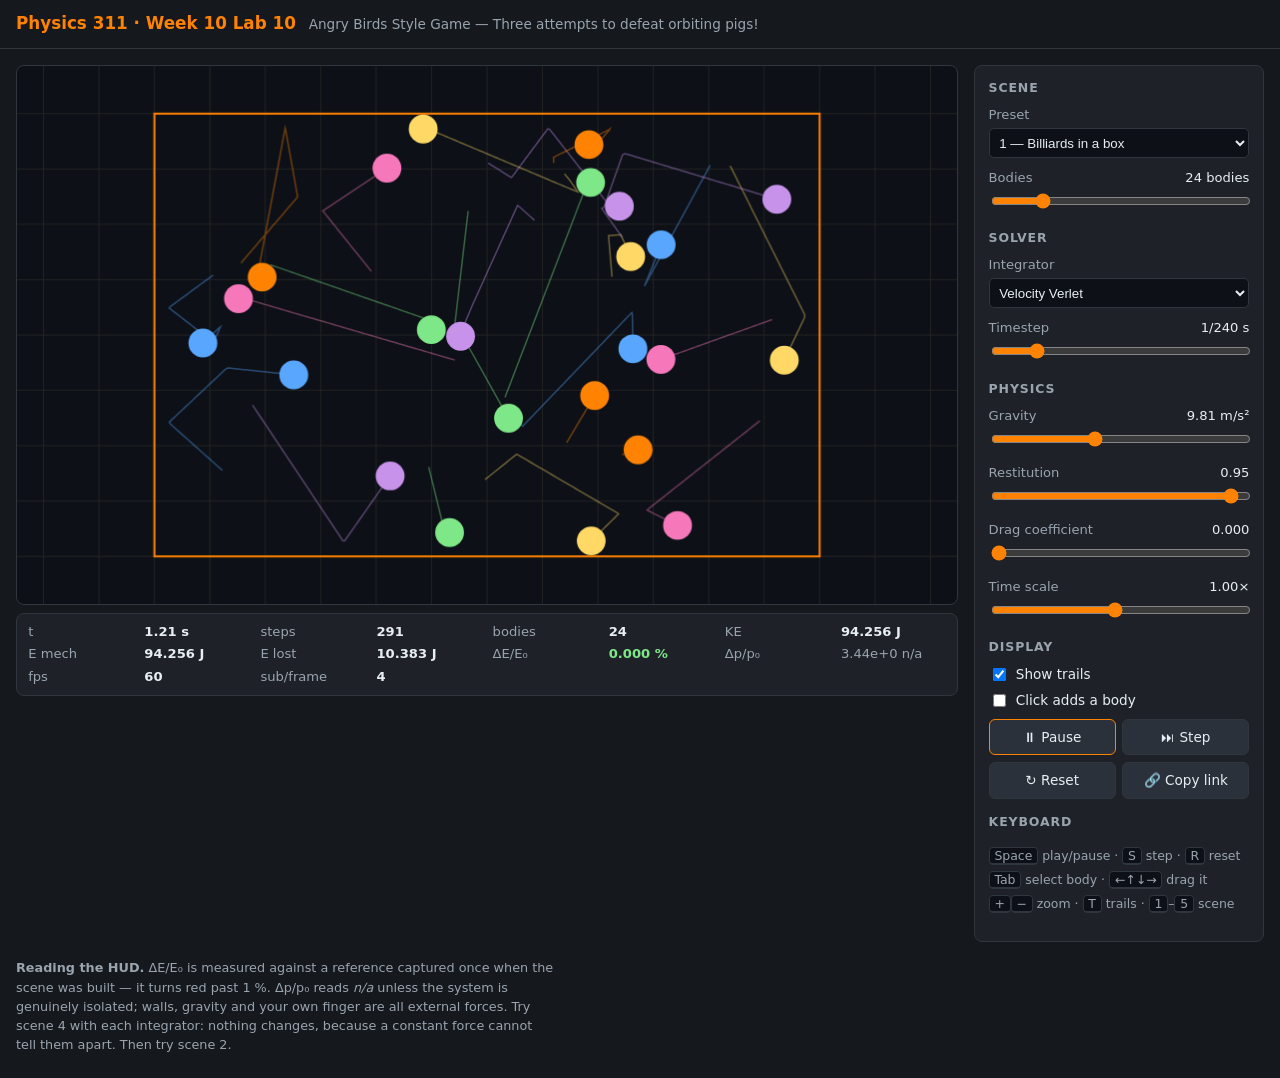
==== labs/lab10/index.html @ 81d23b63 "Update game mechanics and win condition" ====
<!DOCTYPE html>
<html lang="en">
<head>
<meta charset="utf-8">
<meta name="viewport" content="width=device-width,initial-scale=1">
<title>Week 10 Reference — Interactive Physics Simulation</title>
<link rel="stylesheet" href="styles.css">
</head>
<body>

<header>
  <h1>Physics 311 &middot; Week 10 Lab 10</h1>
  <span class="sub">Angry Birds Style Game &mdash; Three attempts to defeat orbiting pigs!</span>
</header>

<div class="layout">

  <main class="stage">
    <!-- tabindex makes the canvas focusable so keyboard users can reach it -->
    <canvas id="sim" tabindex="0" role="img"
            aria-label="Physics simulation. Use Tab to select a body and the arrow keys to drag it."></canvas>
    <div id="hud" role="status" aria-live="off"></div>
    <div id="win-message">
    YOU WIN!
  </div>
    <!-- polite live region: announces state changes without stealing focus -->
    <p id="live" class="sr-only" role="status" aria-live="polite"></p>
    
  </main>

  <aside class="panel" aria-label="Simulation controls">

    <h2>Scene</h2>
    <div class="row">
      <label for="scene">Preset</label>
      <select id="scene">
        <option value="billiards">1 &mdash; Billiards in a box</option>
        <option value="chain">2 &mdash; Spring chain</option>
        <option value="orbits">3 &mdash; N-body orbits</option>
        <option value="projectile">4 &mdash; Projectile (control case)</option>
        <option value="pendulums">5 &mdash; Pendulum row</option>
        <option value="spaceLauncher">5 &mdash; Space Launcher</option>
      </select>
    </div>
    <div class="row">
      <label for="count">Bodies <output id="count-out"></output></label>
      <input type="range" id="count" min="3" max="120" step="1" value="24">
    </div>

    <h2>Solver</h2>
    <div class="row">
      <label for="integrator">Integrator</label>
      <select id="integrator">
        <option value="euler">Euler (explicit)</option>
        <option value="ec">Euler&ndash;Cromer</option>
        <option value="verlet">Velocity Verlet</option>
      </select>
    </div>
    <div class="row">
      <label for="dt">Timestep <output id="dt-out"></output></label>
      <input type="range" id="dt" min="0.001" max="0.02" step="0.001" value="0.004">
    </div>

    <h2>Physics</h2>
    <div class="row">
      <label for="grav">Gravity <output id="grav-out"></output></label>
      <input type="range" id="grav" min="0" max="25" step="0.01" value="9.81">
    </div>
    <div class="row">
      <label for="rest">Restitution <output id="rest-out"></output></label>
      <input type="range" id="rest" min="0" max="1" step="0.01" value="0.95">
    </div>
    <div class="row">
      <label for="drag">Drag coefficient <output id="drag-out"></output></label>
      <input type="range" id="drag" min="0" max="0.2" step="0.001" value="0">
    </div>
    <div class="row">
      <label for="speed">Time scale <output id="speed-out"></output></label>
      <input type="range" id="speed" min="0.1" max="2" step="0.05" value="1">
    </div>

    <h2>Display</h2>
    <label class="check"><input type="checkbox" id="trails" checked> Show trails</label>
    <label class="check"><input type="checkbox" id="spawn"> Click adds a body</label>

    <div class="btns">
      <button id="btn-play"  aria-pressed="true">&#9208; Pause</button>
      <button id="btn-step">&#9197; Step</button>
      <button id="btn-reset">&#8635; Reset</button>
      <button id="btn-link">&#128279; Copy link</button>
    </div>

    <h2>Keyboard</h2>
    <p class="keys">
      <kbd>Space</kbd> play/pause &middot; <kbd>S</kbd> step &middot; <kbd>R</kbd> reset<br>
      <kbd>Tab</kbd> select body &middot; <kbd>&larr;&uarr;&darr;&rarr;</kbd> drag it<br>
      <kbd>+</kbd><kbd>&minus;</kbd> zoom &middot; <kbd>T</kbd> trails &middot; <kbd>1</kbd>&ndash;<kbd>5</kbd> scene
    </p>
  </aside>
</div>


<footer>
  <strong>Reading the HUD.</strong> &Delta;E/E&#8320; is measured against a reference captured
  once when the scene was built &mdash; it turns red past 1&nbsp;%. &Delta;p/p&#8320; reads
  <em>n/a</em> unless the system is genuinely isolated; walls, gravity and your own
  finger are all external forces. Try scene&nbsp;4 with each integrator: nothing changes,
  because a constant force cannot tell them apart. Then try scene&nbsp;2.
</footer>

<script type="module" src="src/main.js"></script>
</body>
</html>
---- labs/lab10/styles.css ----
:root{
  --ut-orange:#ff8200; --bg:#15181c; --panel:#1e2228; --line:#30363d;
  --ink:#e6edf3; --dim:#9aa4af; --ok:#7ee787; --bad:#ff6b6b;
}
*{box-sizing:border-box}
html,body{margin:0;height:100%}
body{
  background:var(--bg); color:var(--ink);
  font:15px/1.5 system-ui,-apple-system,"Segoe UI",Roboto,sans-serif;
}
header{
  padding:.7rem 1rem; border-bottom:1px solid var(--line);
  display:flex; align-items:baseline; gap:.8rem; flex-wrap:wrap;
}
header h1{font-size:1.05rem;margin:0;color:var(--ut-orange)}
header .sub{color:var(--dim);font-size:.85rem}

.layout{display:grid;grid-template-columns:1fr 290px;gap:1rem;padding:1rem;align-items:start}
@media (max-width:860px){.layout{grid-template-columns:1fr}}

.stage{min-width:0}
canvas{
  width:100%; height:min(60vh,560px); display:block;
  background:#0d1117; border:1px solid var(--line); border-radius:8px;
  touch-action:none;            /* stop the page scrolling under a drag */
  cursor:crosshair;
}
canvas.grabbing{cursor:grabbing}
canvas:focus-visible{outline:3px solid var(--ut-orange);outline-offset:2px}

#hud{
  margin-top:.5rem; padding:.55rem .7rem; background:var(--panel);
  border:1px solid var(--line); border-radius:8px;
  display:grid; grid-template-columns:repeat(auto-fit,minmax(104px,1fr));
  gap:.15rem .7rem; font-variant-numeric:tabular-nums; font-size:.82rem;
}
#hud .k{color:var(--dim)}
#hud .v{font-weight:600}
#hud .v.ok{color:var(--ok)}
#hud .v.bad{color:var(--bad)}
#hud .v.na{color:var(--dim);font-weight:400}

.panel{
  background:var(--panel); border:1px solid var(--line);
  border-radius:8px; padding:.85rem;
}
.panel h2{font-size:.78rem;letter-spacing:.07em;text-transform:uppercase;
  color:var(--dim);margin:.9rem 0 .45rem}
.panel h2:first-child{margin-top:0}
.row{margin-bottom:.6rem}
.row label{display:flex;justify-content:space-between;font-size:.82rem;
  color:var(--dim);margin-bottom:.2rem}
.row output{color:var(--ink);font-variant-numeric:tabular-nums}
input[type=range]{width:100%;accent-color:var(--ut-orange)}
select{width:100%;padding:.35rem;background:#0d1117;color:var(--ink);
  border:1px solid var(--line);border-radius:5px}
.check{display:flex;align-items:center;gap:.45rem;font-size:.85rem;margin-bottom:.35rem}
.btns{display:grid;grid-template-columns:1fr 1fr;gap:.4rem;margin-top:.5rem}
button{
  padding:.45rem .5rem;border:1px solid var(--line);border-radius:6px;
  background:#2b313a;color:var(--ink);font:inherit;font-size:.85rem;cursor:pointer;
}
button:hover{background:#39414c}
button:focus-visible{outline:3px solid var(--ut-orange);outline-offset:2px}
button[aria-pressed=true]{border-color:var(--ut-orange)}

kbd{background:#0d1117;border:1px solid var(--line);border-bottom-width:2px;
  border-radius:4px;padding:0 .3rem;font:inherit;font-size:.78rem}
.keys{font-size:.78rem;color:var(--dim);line-height:1.9}
.sr-only{position:absolute;width:1px;height:1px;overflow:hidden;clip:rect(0 0 0 0);
  white-space:nowrap}

.stage {
  min-width: 0;
  position: relative;
}

#win-message {
  display: none;
  position: absolute;
  top: 15px;
  right: 15px;

  background: var(--ok);
  color: var(--bg);
  padding: .6rem 1.2rem;
  border: 2px solid var(--line);
  border-radius: 8px;

  font-size: 1.3rem;
  font-weight: bold;
  z-index: 100;
}

footer{padding:0 1rem 1.5rem;color:var(--dim);font-size:.8rem;max-width:70ch}
a{color:var(--ut-orange)}
@media (prefers-reduced-motion:reduce){*{transition:none!important}}
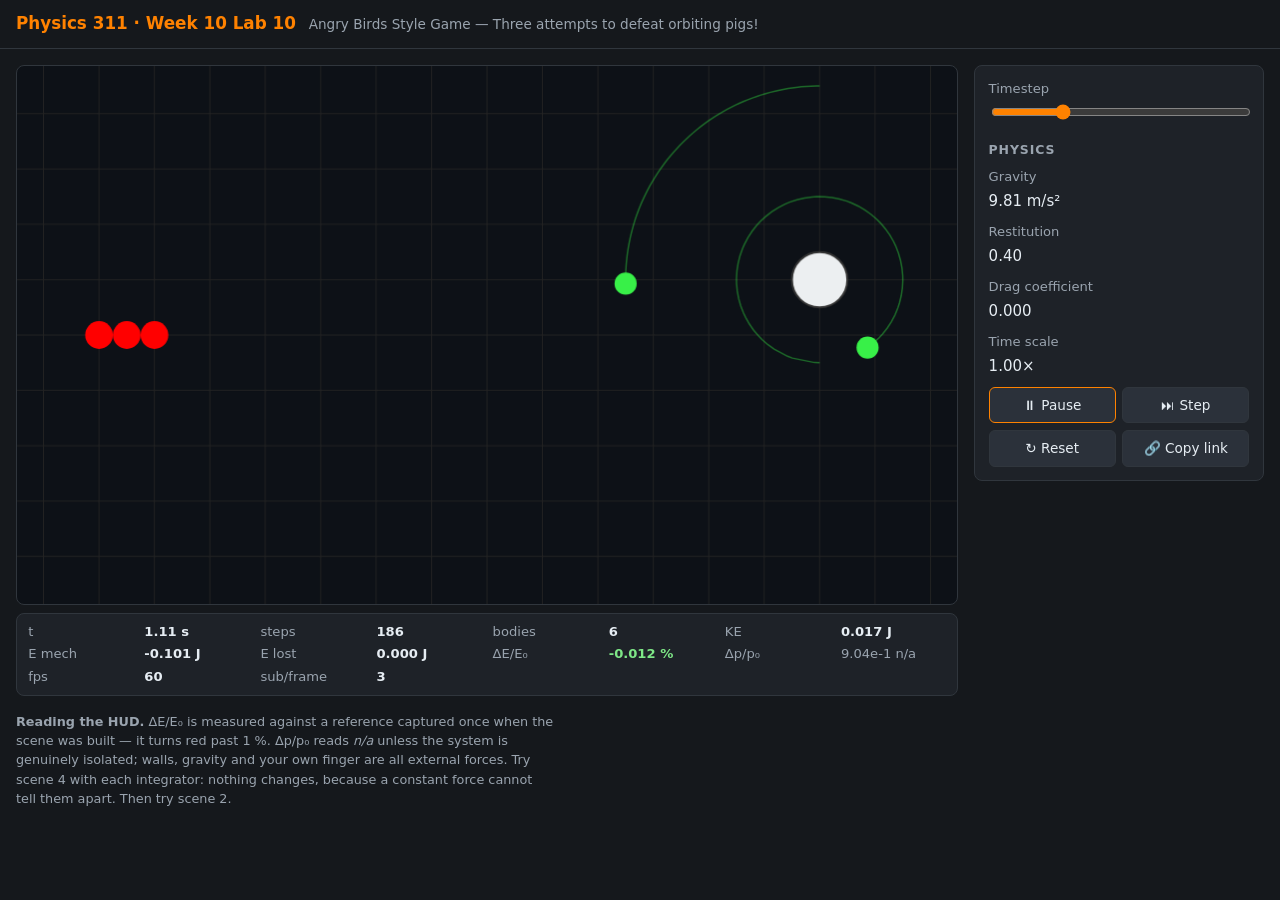
==== commit 80de77f4: "Update game mechanics" ====
--- a/labs/lab10/index.html
+++ b/labs/lab10/index.html
@@ -28,75 +28,46 @@
     
   </main>
 
-  <aside class="panel" aria-label="Simulation controls">
+  
+<aside class="panel" aria-label="Simulation controls">
 
-    <h2>Scene</h2>
-    <div class="row">
-      <label for="scene">Preset</label>
-      <select id="scene">
-        <option value="billiards">1 &mdash; Billiards in a box</option>
-        <option value="chain">2 &mdash; Spring chain</option>
-        <option value="orbits">3 &mdash; N-body orbits</option>
-        <option value="projectile">4 &mdash; Projectile (control case)</option>
-        <option value="pendulums">5 &mdash; Pendulum row</option>
-        <option value="spaceLauncher">5 &mdash; Space Launcher</option>
-      </select>
-    </div>
-    <div class="row">
-      <label for="count">Bodies <output id="count-out"></output></label>
-      <input type="range" id="count" min="3" max="120" step="1" value="24">
-    </div>
+  <div class="row">
+    <label for="dt">Timestep <output id="dt-out"></output></label>
+    <input type="range" id="dt"
+           min="0.001" max="0.020" step="0.001" value="0.006">
+  </div>
 
-    <h2>Solver</h2>
-    <div class="row">
-      <label for="integrator">Integrator</label>
-      <select id="integrator">
-        <option value="euler">Euler (explicit)</option>
-        <option value="ec">Euler&ndash;Cromer</option>
-        <option value="verlet">Velocity Verlet</option>
-      </select>
-    </div>
-    <div class="row">
-      <label for="dt">Timestep <output id="dt-out"></output></label>
-      <input type="range" id="dt" min="0.001" max="0.02" step="0.001" value="0.004">
-    </div>
+  <h2>Physics</h2>
 
-    <h2>Physics</h2>
-    <div class="row">
-      <label for="grav">Gravity <output id="grav-out"></output></label>
-      <input type="range" id="grav" min="0" max="25" step="0.01" value="9.81">
-    </div>
-    <div class="row">
-      <label for="rest">Restitution <output id="rest-out"></output></label>
-      <input type="range" id="rest" min="0" max="1" step="0.01" value="0.95">
-    </div>
-    <div class="row">
-      <label for="drag">Drag coefficient <output id="drag-out"></output></label>
-      <input type="range" id="drag" min="0" max="0.2" step="0.001" value="0">
-    </div>
-    <div class="row">
-      <label for="speed">Time scale <output id="speed-out"></output></label>
-      <input type="range" id="speed" min="0.1" max="2" step="0.05" value="1">
-    </div>
+  <div class="row">
+    <label>Gravity</label>
+    <output>9.81 m/s²</output>
+  </div>
 
-    <h2>Display</h2>
-    <label class="check"><input type="checkbox" id="trails" checked> Show trails</label>
-    <label class="check"><input type="checkbox" id="spawn"> Click adds a body</label>
+  <div class="row">
+    <label>Restitution</label>
+    <output>0.40</output>
+  </div>
 
-    <div class="btns">
-      <button id="btn-play"  aria-pressed="true">&#9208; Pause</button>
-      <button id="btn-step">&#9197; Step</button>
-      <button id="btn-reset">&#8635; Reset</button>
-      <button id="btn-link">&#128279; Copy link</button>
-    </div>
+  <div class="row">
+    <label>Drag coefficient</label>
+    <output>0.000</output>
+  </div>
 
-    <h2>Keyboard</h2>
-    <p class="keys">
-      <kbd>Space</kbd> play/pause &middot; <kbd>S</kbd> step &middot; <kbd>R</kbd> reset<br>
-      <kbd>Tab</kbd> select body &middot; <kbd>&larr;&uarr;&darr;&rarr;</kbd> drag it<br>
-      <kbd>+</kbd><kbd>&minus;</kbd> zoom &middot; <kbd>T</kbd> trails &middot; <kbd>1</kbd>&ndash;<kbd>5</kbd> scene
-    </p>
-  </aside>
+  <div class="row">
+    <label>Time scale</label>
+    <output>1.00×</output>
+  </div>
+
+  <div class="btns">
+    <button id="btn-play" aria-pressed="true">&#9208; Pause</button>
+    <button id="btn-step">&#9197; Step</button>
+    <button id="btn-reset">&#8635; Reset</button>
+    <button id="btn-link">&#128279; Copy link</button>
+  </div>
+
+</aside>
+
 </div>
 
 
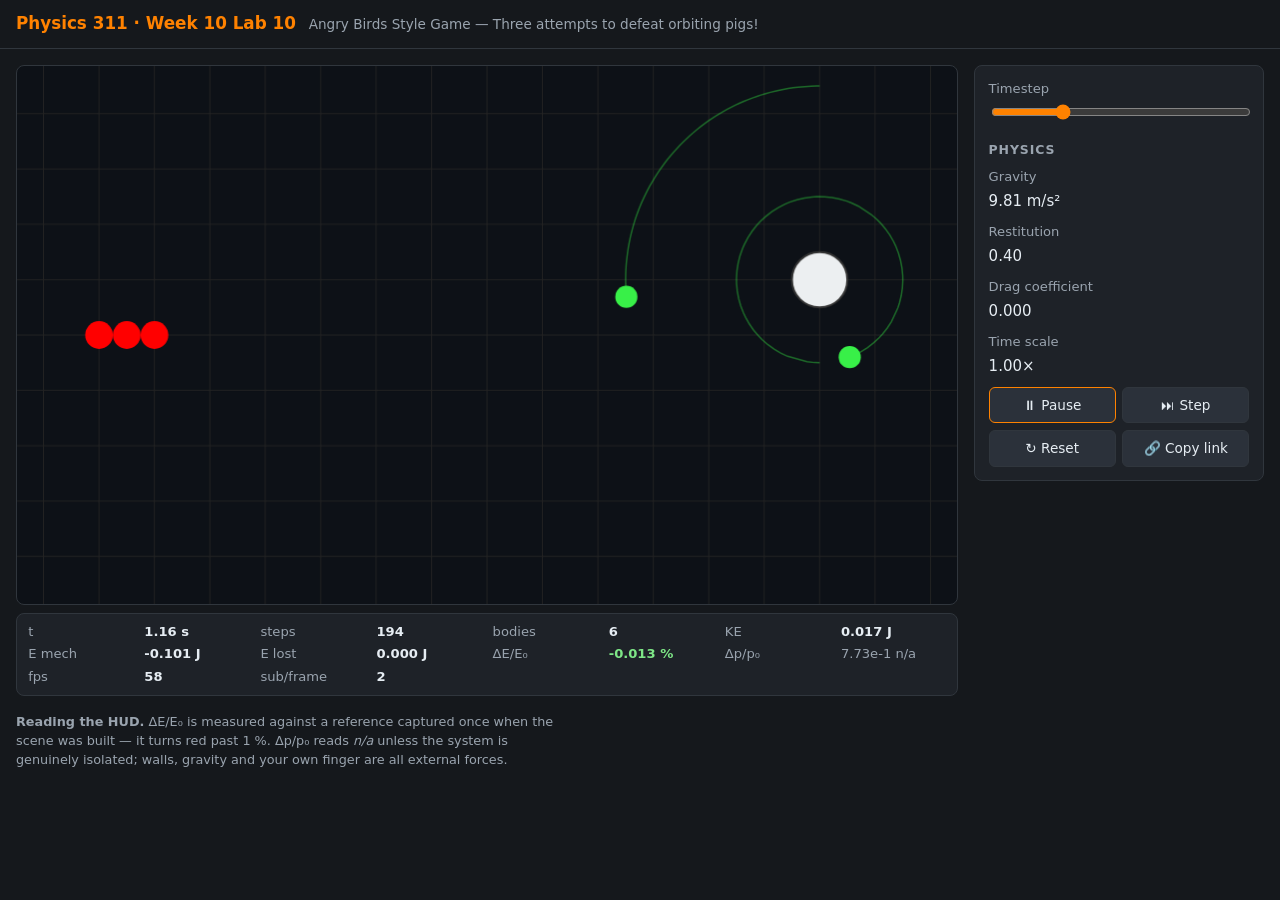
==== commit 2e472ae6: "Update game mechanics" ====
--- a/labs/lab10/index.html
+++ b/labs/lab10/index.html
@@ -75,11 +75,10 @@
   <strong>Reading the HUD.</strong> &Delta;E/E&#8320; is measured against a reference captured
   once when the scene was built &mdash; it turns red past 1&nbsp;%. &Delta;p/p&#8320; reads
   <em>n/a</em> unless the system is genuinely isolated; walls, gravity and your own
-  finger are all external forces. Try scene&nbsp;4 with each integrator: nothing changes,
-  because a constant force cannot tell them apart. Then try scene&nbsp;2.
+  finger are all external forces.
 </footer>
 
-<script type="module" src="src/main.js"></script>
+<script type="module" src="./main.js"></script>
 </body>
 </html>
 
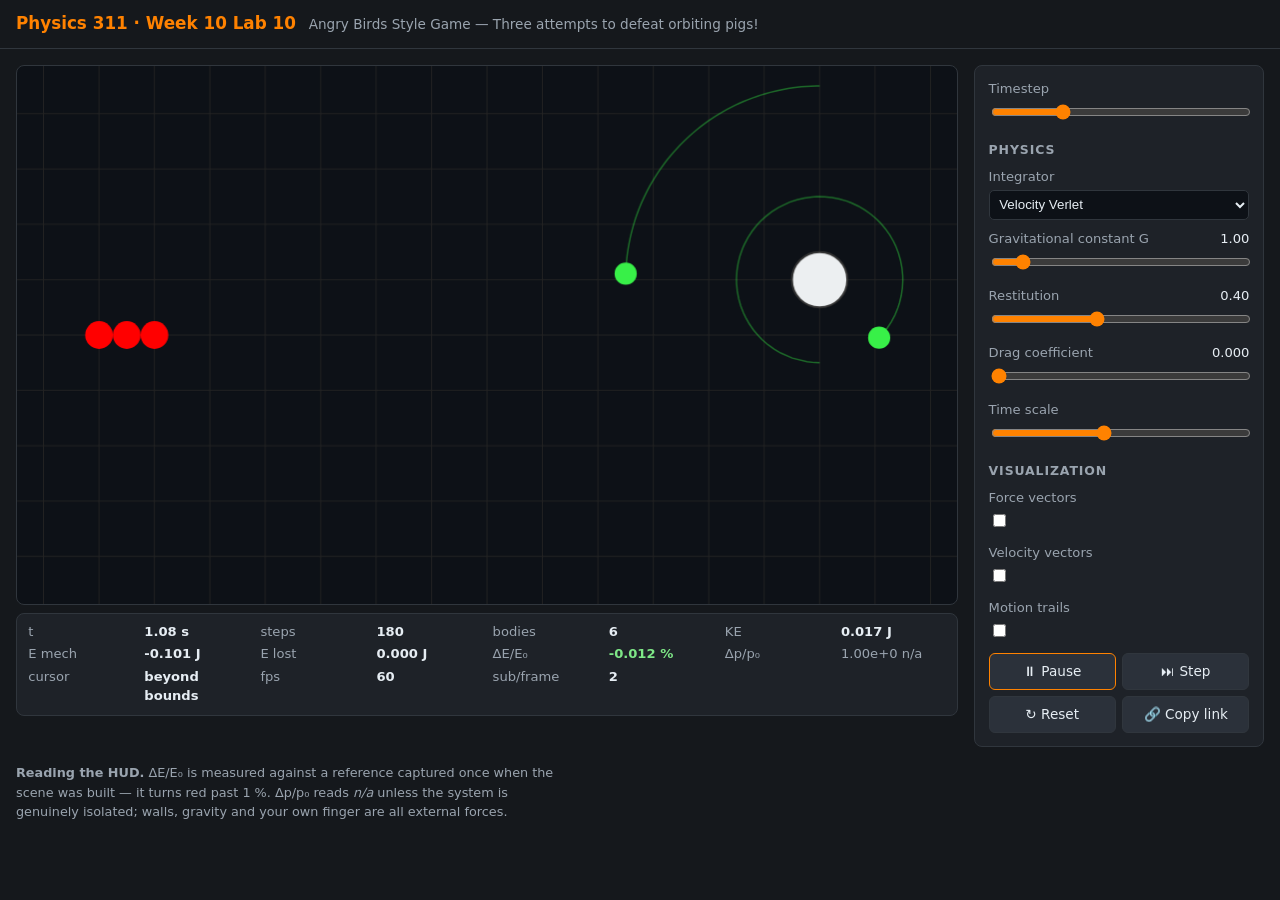
==== commit f7f4d861: "Update game mechanics" ====
--- a/labs/lab10/index.html
+++ b/labs/lab10/index.html
@@ -38,26 +38,63 @@
   </div>
 
   <h2>Physics</h2>
+<div class="row">
+  <label for="integrator">Integrator</label>
+  <select id="integrator">
+    <option value="euler">Euler</option>
+    <option value="eulerCromer">Euler-Cromer</option>
+    <option value="verlet">Velocity Verlet</option>
+  </select>
+</div>
+  <div class="row">
+  <label for="G">Gravitational constant G
+    <output id="G-out"></output>
+  </label>
+  <input type="range" id="G" min="0" max="10" step="0.1" value="1">
+</div>
+
+<div class="row">
+  <label for="restitution">Restitution
+    <output id="restitution-out"></output>
+  </label>
+  <input type="range" id="restitution" min="0" max="1" step="0.01" value="0.40">
+</div>
+
+<div class="row">
+  <label for="drag">Drag coefficient
+    <output id="drag-out"></output>
+  </label>
+  <input type="range" id="drag" min="0" max="1" step="0.001" value="0">
+</div>
 
   <div class="row">
-    <label>Gravity</label>
-    <output>9.81 m/s²</output>
+    <label>Time scale <output id="speed-out"></output></label>
+   <input
+    type="range"
+    id="speed"
+    min="0.25"
+    max="2.0"
+    step="0.05"
+    value="1.0"
+  >
   </div>
 
-  <div class="row">
-    <label>Restitution</label>
-    <output>0.40</output>
-  </div>
+<h2>Visualization</h2>
 
-  <div class="row">
-    <label>Drag coefficient</label>
-    <output>0.000</output>
-  </div>
+<div class="row">
+  <label for="show-force">Force vectors</label>
+  <input type="checkbox" id="show-force">
+</div>
 
-  <div class="row">
-    <label>Time scale</label>
-    <output>1.00×</output>
-  </div>
+<div class="row">
+  <label for="show-velocity">Velocity vectors</label>
+  <input type="checkbox" id="show-velocity">
+</div>
+
+<div class="row">
+  <label for="show-trails">Motion trails</label>
+  <input type="checkbox" id="show-trails" checked>
+</div>
 
   <div class="btns">
     <button id="btn-play" aria-pressed="true">&#9208; Pause</button>
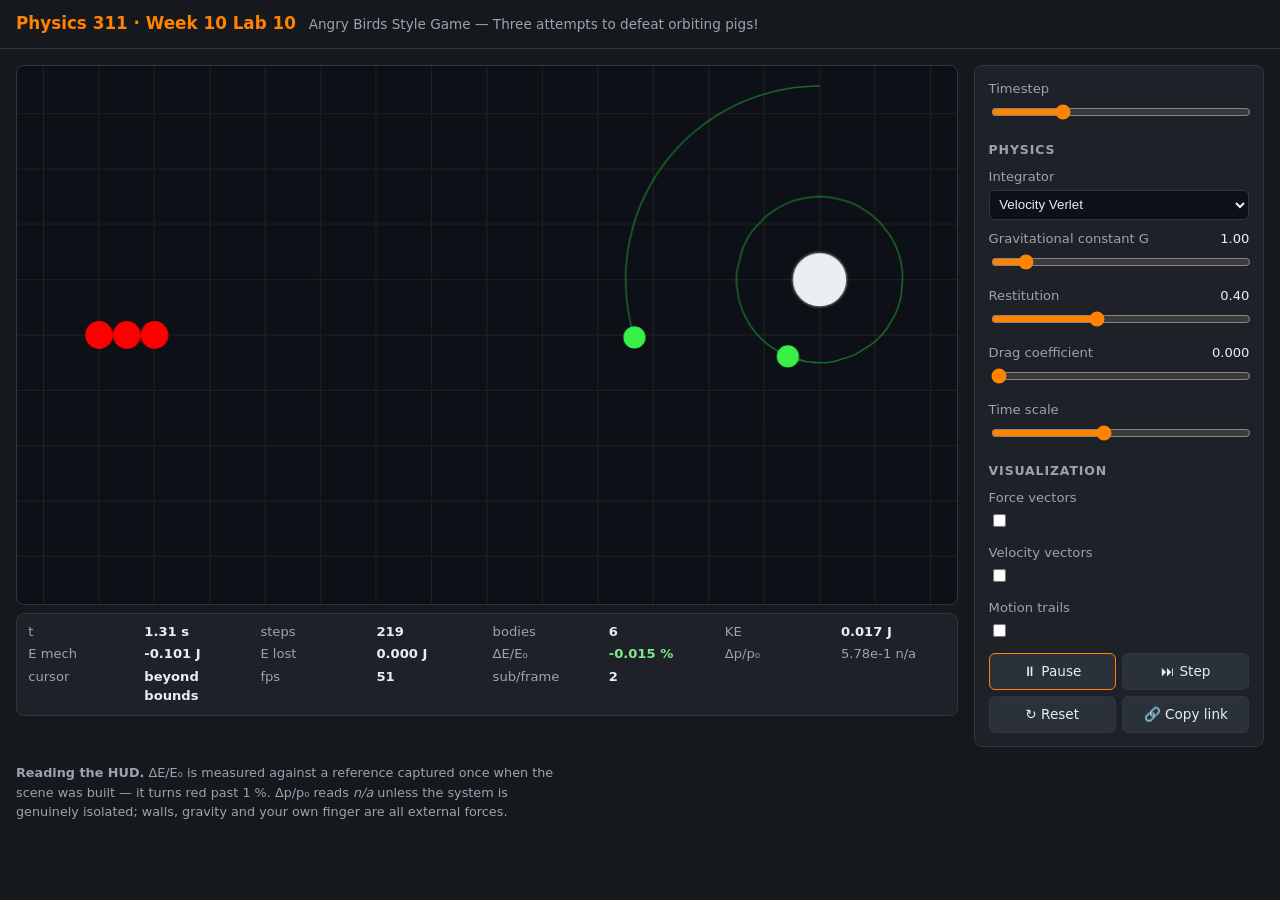
==== commit 61ddce38: "Update game mechanics" ====
--- a/labs/lab10/index.html
+++ b/labs/lab10/index.html
@@ -50,7 +50,7 @@
   <label for="G">Gravitational constant G
     <output id="G-out"></output>
   </label>
-  <input type="range" id="G" min="0" max="10" step="0.1" value="1">
+  <input type="range" id="G" min="0.9" max="1.8" step="0.1" value="1">
 </div>
 
 <div class="row">
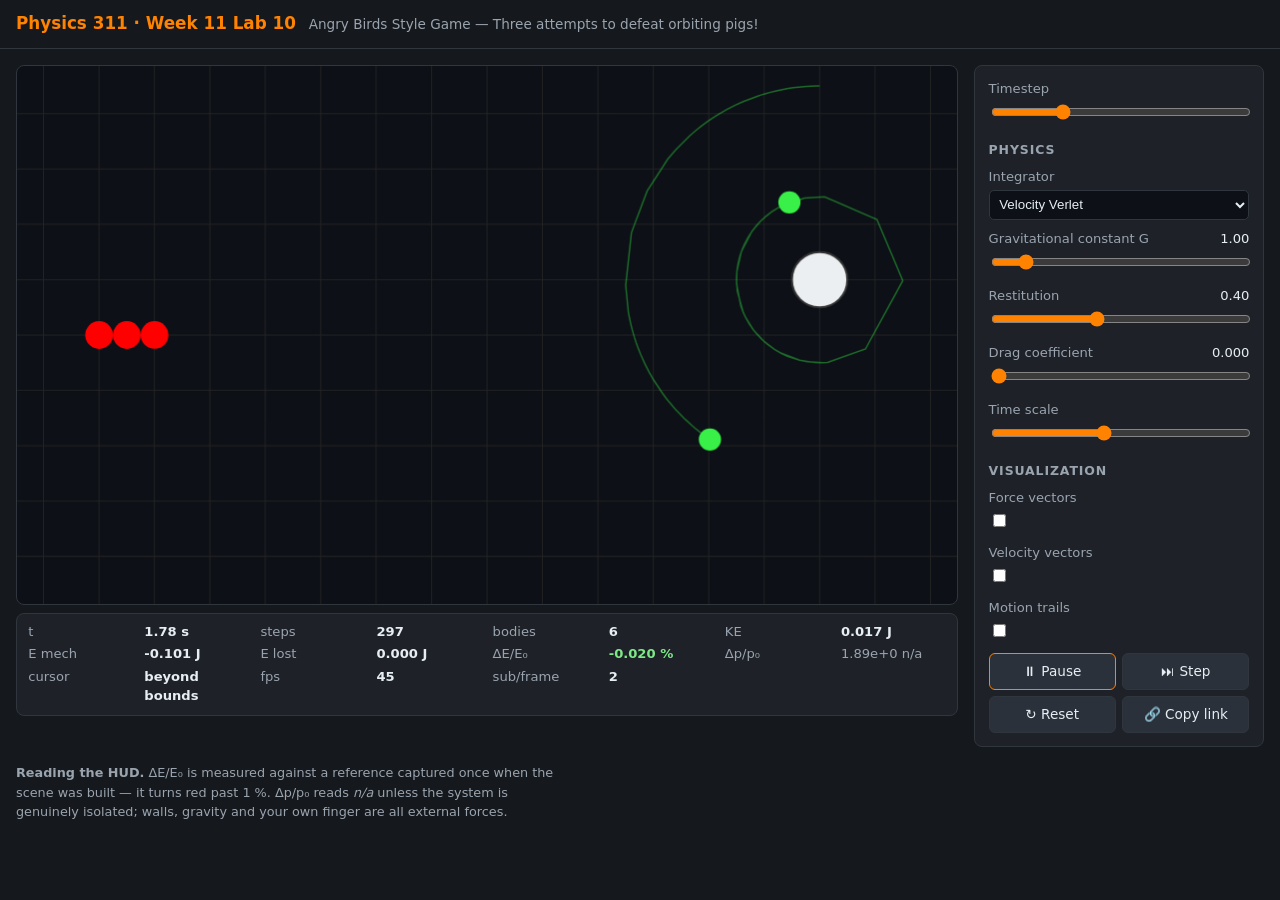
==== commit 32e9f84d: "Final edits" ====
--- a/labs/lab10/index.html
+++ b/labs/lab10/index.html
@@ -9,7 +9,7 @@
 <body>
 
 <header>
-  <h1>Physics 311 &middot; Week 10 Lab 10</h1>
+  <h1>Physics 311 &middot; Week 11 Lab 10</h1>
   <span class="sub">Angry Birds Style Game &mdash; Three attempts to defeat orbiting pigs!</span>
 </header>
 
